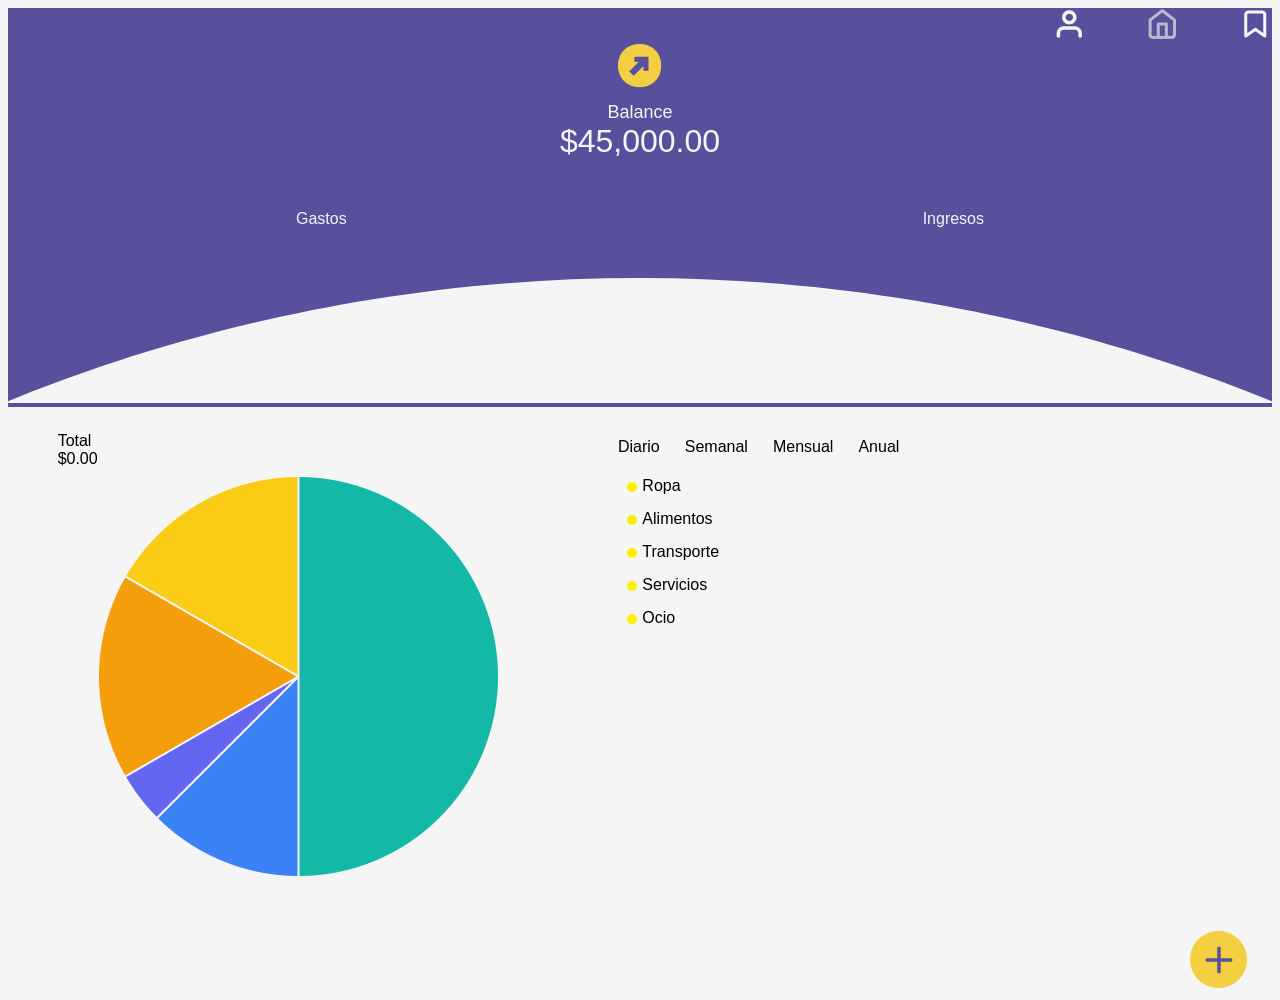
==== index.html @ 972e87a2 "subida inicial de archivos" ====
<!DOCTYPE html>
<html>

<head>
    <title>Accountant</title>
    <link rel="stylesheet" href="CSS/styles.css">
</head>

<body class="body">
    <header class="header">
        <div class="iconos-header">
            <div><img src="imagenes/user.png" alt=""></div>
            <div><img src="imagenes/home.png" alt=""></div>
            <div><img src="imagenes/bookmark.png" alt=""></div>
        </div>
        <div class="account-balance">
            <div>
                <img class="image" src="imagenes/moneda.png" alt="">
            </div>
            <p class="balance">Balance</p>
            <p class="total">$45,000.00</p>
        </div>
        <div class="movements">
            <p>Gastos</p>
            <p>Ingresos</p>
        </div>
        <img class="arco" src="imagenes/arco acc.svg" alt="">
    </header>
    <div class="flex">
        <div>
            <p>Total</p>
            <P>$0.00</P>
            <div><img src="imagenes/chart-gastos.png" alt=""></div>
        </div>
        <div>
            <div class="flex">
                <p>Diario</p>
                <p>Semanal</p>
                <p>Mensual</p>
                <p>Anual</p>
            </div>
            <div class="category-list">
                <p class="item"><span class="category-circle"></span>Ropa</p>
                <p class="item"><span class="category-circle"></span>Alimentos</p>
                <p class="item"><span class="category-circle"></span>Transporte</p>
                <p class="item"><span class="category-circle"></span>Servicios</p>
                <p class="item"><span class="category-circle"></span>Ocio</p>
            </div>
            <div>
            </div>
        </div>

    </div>
    <div class="iconos-body">
        <div><img src="imagenes/boton-formulario.png" alt=""></div>
    </div>
</body>

</html>
---- CSS/styles.css ----
p {
    margin: 0;
    font-family: 'Franklin Gothic Medium', 'Arial Narrow', Arial, sans-serif;
}

.header {
    background-color: #58509D;
    width: 100%;
    color: #f5f5f5;
}

.iconos-header {
    display: flex;
    width: 100%;
    justify-content: end;
    gap: 60px;
}

.body{
    background-color: #f5f5f5;
}
.account-balance {
    display: flex;
    flex-direction: column;
    align-items: center;
    padding: 0%;
    margin: 0;
}

.movements {
    display: flex;
    justify-content: space-around;
    padding: 50px 0px;
}

.balance {
    margin-top: 10px;
    font: 500;
    font-size: large;
}

.arco{
    display: absolute
    padding: 0;
    max-width: 100%;
    margin-bottom: 0;
}

.chart-text{
color: #58509D;
}
   

.total {
    font-size: xx-large;
    font: 900;
}

.dashboard {
    display: flex;
}

.flex{
    display: flex;
    justify-content: space-around;
    text-align: justify;
    padding: 2%;
    width: 70%;
    gap: 0 25px;
}

.iconos-body{
    display: flex;
    justify-content: right;
    padding-right: 2%;
}

.category-list {
    display: flex;
    flex-direction: column;
    gap: 15px 0;
    padding: 15px;
}

.category-circle {
    display: block;
    background-color: rgb(255, 238, 0);
    height: 10px;
    width: 10px;
    border-radius: 5px;
    margin-top: 5px;
}

.item {
    display: flex;
    gap: 5px;
}
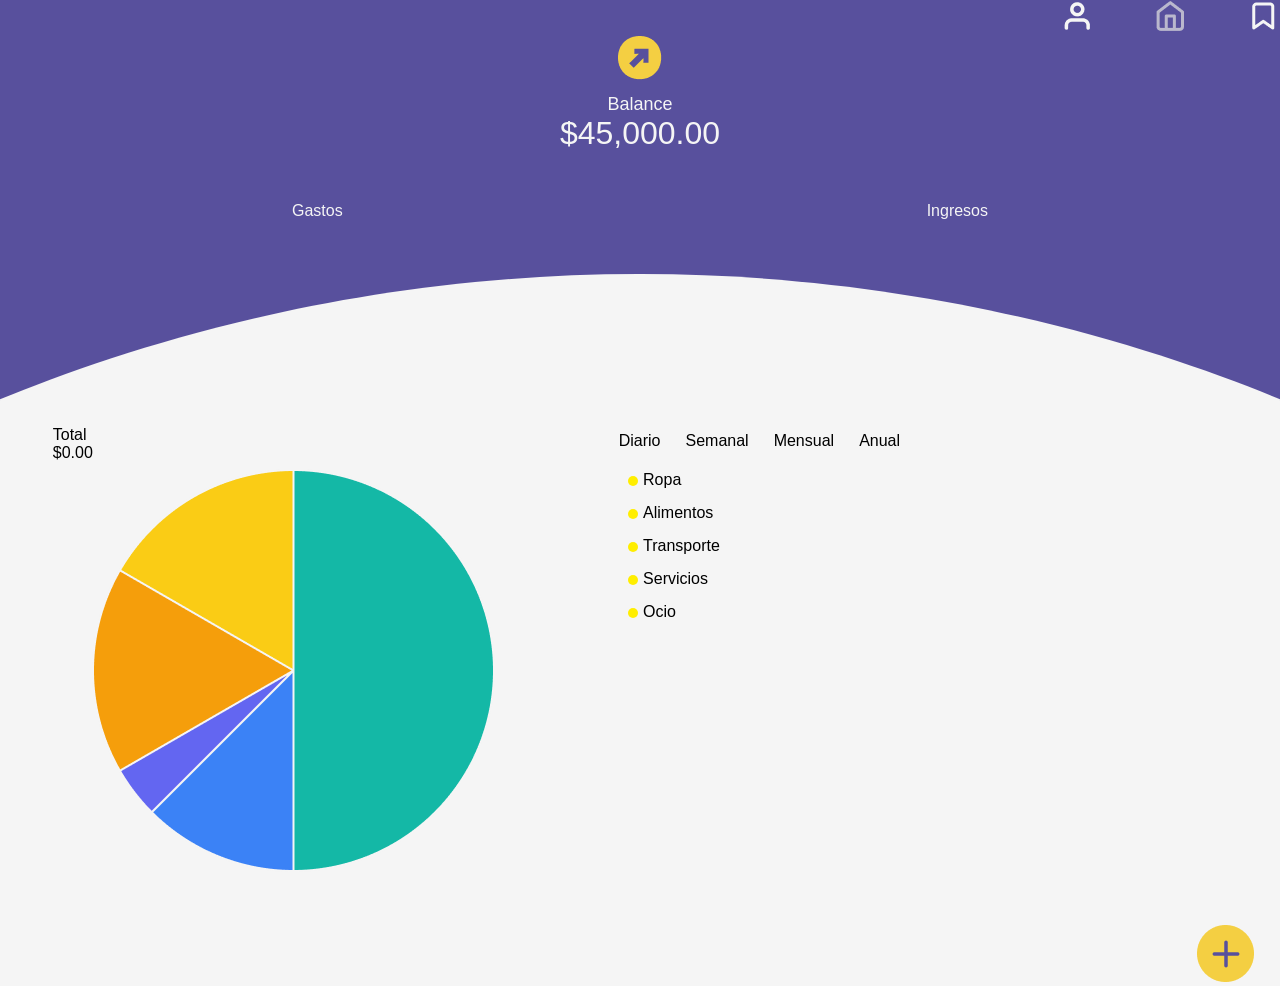
==== commit e15d82e4: "actualizacion isec" ====
--- a/index.html
+++ b/index.html
@@ -24,7 +24,9 @@
             <p>Gastos</p>
             <p>Ingresos</p>
         </div>
-        <img class="arco" src="imagenes/arco acc.svg" alt="">
+        <div class="arco">
+            <img class="arco" src="imagenes/arco acc.svg" alt="">
+        </div>
     </header>
     <div class="flex">
         <div>
--- a/CSS/styles.css
+++ b/CSS/styles.css
@@ -18,6 +18,7 @@
 
 .body{
     background-color: #f5f5f5;
+    margin: 0;
 }
 .account-balance {
     display: flex;
@@ -39,11 +40,9 @@
     font-size: large;
 }
 
+/* truchada */
 .arco{
-    display: absolute
-    padding: 0;
-    max-width: 100%;
-    margin-bottom: 0;
+transform: translateY(2px);
 }
 
 .chart-text{
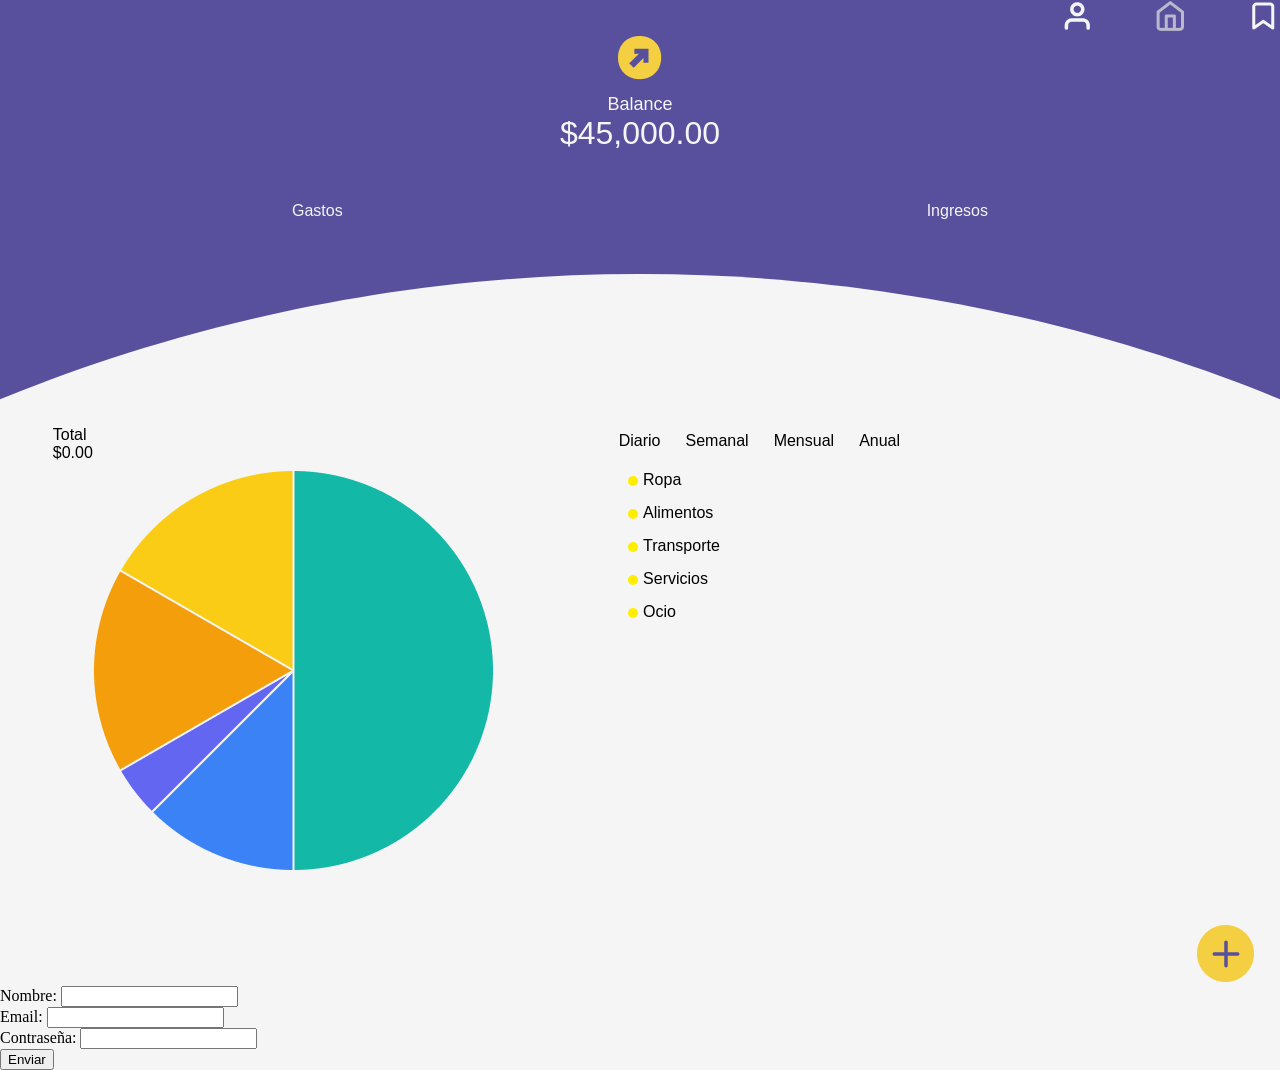
==== commit 621da8f2: "Update index.html" ====
--- a/index.html
+++ b/index.html
@@ -56,6 +56,23 @@
     <div class="iconos-body">
         <div><img src="imagenes/boton-formulario.png" alt=""></div>
     </div>
+    <form action="">
+        <div>
+            <label for="name">Nombre:</label>
+            <input type="text" id="name" name="name" required />
+        </div>
+        <div>
+            <label for="email">Email:</label>
+            <input type="email" id="email" name="email" required />
+        </div>
+        <div>
+            <label for="password">Contraseña:</label>
+            <input type="password" id="password" name="password" required />
+        </div>
+        <div>
+            <button type="submit">Enviar</button>
+        </div>
+    </form>
 </body>
 
 </html>
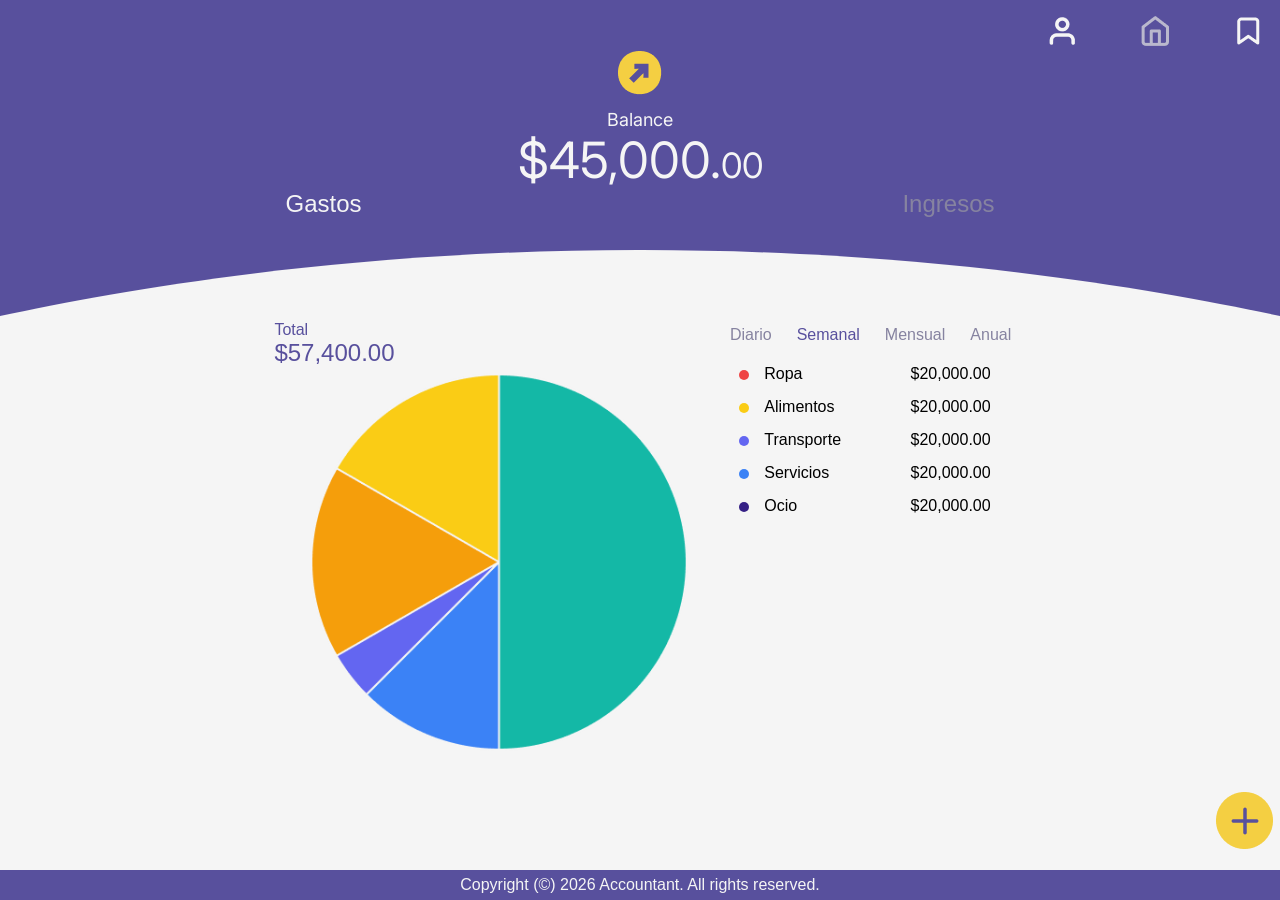
==== commit c95c6ec1: "sitio reemplazo" ====
--- a/index.html
+++ b/index.html
@@ -4,75 +4,80 @@
 <head>
     <title>Accountant</title>
     <link rel="stylesheet" href="CSS/styles.css">
+    <link rel="preconnect" href="https://fonts.googleapis.com">
+    <link rel="preconnect" href="https://fonts.gstatic.com" crossorigin>
+    <link
+        href="https://fonts.googleapis.com/css2?family=Inter:ital,opsz,wght@0,14..32,100..900;1,14..32,100..900&family=Roboto:ital,wght@0,100..900;1,100..900&display=swap"
+        rel="stylesheet">
 </head>
 
 <body class="body">
     <header class="header">
-        <div class="iconos-header">
-            <div><img src="imagenes/user.png" alt=""></div>
-            <div><img src="imagenes/home.png" alt=""></div>
-            <div><img src="imagenes/bookmark.png" alt=""></div>
-        </div>
+        <nav class="iconos-header">
+            <a href="./perfil.html"><img src="imagenes/user.png" alt=""></a>
+            <a href="./index.html"><img src="imagenes/home.png" alt=""></a>
+            <a href="./categories.html"><img src="imagenes/bookmark.png" alt=""></a>
+        </nav>
         <div class="account-balance">
             <div>
                 <img class="image" src="imagenes/moneda.png" alt="">
             </div>
             <p class="balance">Balance</p>
-            <p class="total">$45,000.00</p>
+            <p class="total">$45,000.<span class="digite">00</span></p>
         </div>
         <div class="movements">
             <p>Gastos</p>
-            <p>Ingresos</p>
-        </div>
-        <div class="arco">
-            <img class="arco" src="imagenes/arco acc.svg" alt="">
+            <p class="no-select">Ingresos</p>
         </div>
     </header>
-    <div class="flex">
+    <div>
+        <img class="arco" src="imagenes/Curva.svg" alt="">
+    </div>
+    <main class="chart-container">
         <div>
-            <p>Total</p>
-            <P>$0.00</P>
-            <div><img src="imagenes/chart-gastos.png" alt=""></div>
+            <p class="total-text small-text">Total</p>
+            <P class="total-text">$57,400.00</P>
+            <img class="chart-img" src="imagenes/chart-gastos.png" alt="chart">
         </div>
         <div>
             <div class="flex">
-                <p>Diario</p>
-                <p>Semanal</p>
-                <p>Mensual</p>
-                <p>Anual</p>
+                <p class="no-select">Diario</p>
+                <p class="select">Semanal</p>
+                <p class="no-select">Mensual</p>
+                <p class="no-select">Anual</p>
             </div>
             <div class="category-list">
-                <p class="item"><span class="category-circle"></span>Ropa</p>
-                <p class="item"><span class="category-circle"></span>Alimentos</p>
-                <p class="item"><span class="category-circle"></span>Transporte</p>
-                <p class="item"><span class="category-circle"></span>Servicios</p>
-                <p class="item"><span class="category-circle"></span>Ocio</p>
-            </div>
-            <div>
+                <div class="category-item">
+                    <p class="item"><span class="category-circle" style="--color: #ef4444"></span>Ropa</p>
+                    <p>$20,000.00</p>
+                </div>
+                <div class="category-item">
+                    <p class="item"><span class="category-circle" style="--color: #FACC15"></span>Alimentos</p>
+                    <p>$20,000.00</p>
+                </div>
+                <div class="category-item">
+                    <p class="item"><span class="category-circle" style="--color: #6366F1"></span>Transporte</p>
+                    <p>$20,000.00</p>
+                </div class="category-item">
+                <div class="category-item">
+                    <p class="item"><span class="category-circle" style="--color: #3B82F6"></span>Servicios</p>
+                    <p>$20,000.00</p>
+                </div>
+                <div class="category-item">
+                    <p class="item"><span class="category-circle" style="--color: #352085"></span>Ocio</p>
+                    <p>$20,000.00</p>
+                </div>
             </div>
         </div>
-
+    </main>
+    <div class="iconos-body">
+        <nav>
+            <a href="formulario.html"><img src="imagenes/boton-formulario.png" alt=""></a>
+        </nav>
     </div>
-    <div class="iconos-body">
-        <div><img src="imagenes/boton-formulario.png" alt=""></div>
-    </div>
-    <form action="">
-        <div>
-            <label for="name">Nombre:</label>
-            <input type="text" id="name" name="name" required />
-        </div>
-        <div>
-            <label for="email">Email:</label>
-            <input type="email" id="email" name="email" required />
-        </div>
-        <div>
-            <label for="password">Contraseña:</label>
-            <input type="password" id="password" name="password" required />
-        </div>
-        <div>
-            <button type="submit">Enviar</button>
-        </div>
-    </form>
+    <footer class="footer">
+        <p>Copyright (©) 2026 Accountant. All rights reserved.</p>
+    </footer>
 </body>
 
 </html>
--- a/CSS/styles.css
+++ b/CSS/styles.css
@@ -5,21 +5,30 @@
 
 .header {
     background-color: #58509D;
-    width: 100%;
     color: #f5f5f5;
+    height: 220px;
+    padding: 15px;
 }
 
 .iconos-header {
     display: flex;
-    width: 100%;
     justify-content: end;
     gap: 60px;
 }
 
-.body{
+body {
+    font-family: "Inter", sans-serif;
+    min-height: 100dvh;
+    display: flex;
+    flex-direction: column;
     background-color: #f5f5f5;
     margin: 0;
 }
+
+main {
+    flex: 1;
+}
+
 .account-balance {
     display: flex;
     flex-direction: column;
@@ -31,35 +40,40 @@
 .movements {
     display: flex;
     justify-content: space-around;
-    padding: 50px 0px;
+    font-size: x-large;
 }
 
 .balance {
     margin-top: 10px;
     font: 500;
     font-size: large;
+    font-family: "Inter", sans-serif;
 }
 
 /* truchada */
-.arco{
-transform: translateY(2px);
-}
-
-.chart-text{
-color: #58509D;
-}
-   
+.arco {
+    background-color: #58509D;
+}
+
+.chart-text {
+    color: #58509D;
+}
+
 
 .total {
-    font-size: xx-large;
-    font: 900;
+    font-family: "Inter", sans-serif;
+    font-size: 50px;
+}
+
+.digite {
+    font-size: 35px;
 }
 
 .dashboard {
     display: flex;
 }
 
-.flex{
+.flex {
     display: flex;
     justify-content: space-around;
     text-align: justify;
@@ -68,10 +82,13 @@
     gap: 0 25px;
 }
 
-.iconos-body{
-    display: flex;
-    justify-content: right;
-    padding-right: 2%;
+.iconos-body {
+    position: absolute;
+    z-index: 999;
+    left: 95%;
+    top: 88%;
+    bottom: 25px;
+
 }
 
 .category-list {
@@ -83,14 +100,115 @@
 
 .category-circle {
     display: block;
-    background-color: rgb(255, 238, 0);
     height: 10px;
     width: 10px;
     border-radius: 5px;
     margin-top: 5px;
+    background-color: var(--color);
 }
 
 .item {
     display: flex;
+    gap: 15px;
+}
+
+.chart-container {
+    display: flex;
+    width: 100%;
+    justify-content: center;
+}
+
+.category-item {
+    display: flex;
+    width: 100%;
+    justify-content: space-between;
+}
+
+.total-text {
+    color: #58509D;
+    font-size: x-large;
+    font: bold;
+}
+
+.small-text {
+    font-size: medium;
+}
+
+.select {
+    color: #58509D;
+}
+
+.no-select {
+    color: #8683a0;
+}
+
+.chart-img {
+    height: 405px;
+}
+
+.footer {
+    height: 30px;
+    background-color: #58509D;
+    color: #f5f5f5;
+    text-align: center;
+    display: flex;
+    width: 100%;
+    justify-content: center;
+    align-items: center;
+    margin-top: 50px;
+}
+
+/*Categories */
+
+.categoryMark {
+    display: flex;
+    justify-content: center;
+    width: 100%;
+    padding-top :25px;
+}
+
+.category-title{
+    display: flex;
+    justify-content: center;
+    color: #58509D;
+    font-size: x-large;
+    margin-bottom: 40px;
+}
+
+.category-grid {
+    display: grid;
+    grid-template-columns: repeat(4, 1fr);
+    width: 30%;
+    align-items: center;
+    justify-items: center;
+    margin: 0 auto;
+    text-align: center;
+    gap: 60px;
+}
+
+.category-grid img {
+    height: 50px;
+}
+
+.header-nav {
+    display: flex;
+    justify-content: space-between;
+}
+
+.perfil-list {
+    display: flex;
+    flex-direction: column;
+    width: 100%;
+    align-items: flex-start;
+    width: fit-content;
+    margin: 0 auto;
+    margin-bottom: 100px;
+    margin-top: 50px;
+    gap: 20px 0;
+}
+
+.perfil-list a {
+    display: flex;
+    align-items: center;
     gap: 5px;
 }
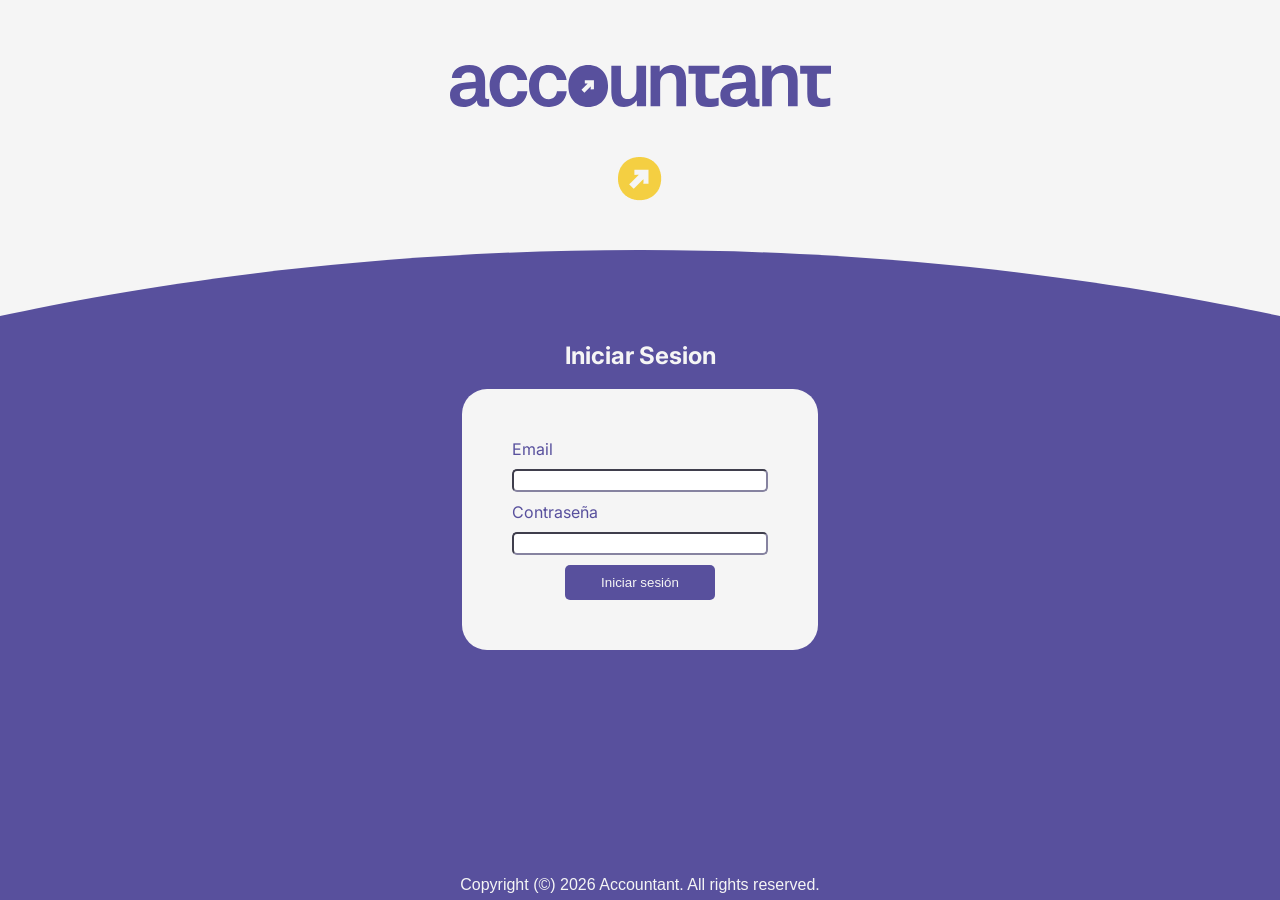
==== commit fc14b1f6: "cambio de index" ====
--- a/index.html
+++ b/index.html
@@ -2,6 +2,7 @@
 <html>
 
 <head>
+    <link rel="stylesheet" href="https://unpkg.com/aos@next/dist/aos.css" />
     <title>Accountant</title>
     <link rel="stylesheet" href="CSS/styles.css">
     <link rel="preconnect" href="https://fonts.googleapis.com">
@@ -11,73 +12,70 @@
         rel="stylesheet">
 </head>
 
-<body class="body">
-    <header class="header">
-        <nav class="iconos-header">
-            <a href="./perfil.html"><img src="imagenes/user.png" alt=""></a>
-            <a href="./index.html"><img src="imagenes/home.png" alt=""></a>
-            <a href="./categories.html"><img src="imagenes/bookmark.png" alt=""></a>
-        </nav>
-        <div class="account-balance">
-            <div>
-                <img class="image" src="imagenes/moneda.png" alt="">
-            </div>
-            <p class="balance">Balance</p>
-            <p class="total">$45,000.<span class="digite">00</span></p>
-        </div>
-        <div class="movements">
-            <p>Gastos</p>
-            <p class="no-select">Ingresos</p>
+<body class="body-violeta">
+    <header class="header-blanco">
+ 
+        <div class="account-balance space-y">
+            <img src="./imagenes/logo.svg" alt="Logo" class="logo">
+            <img src="./imagenes/moneda.png" alt="Moneda" class="space-y">
         </div>
     </header>
     <div>
-        <img class="arco" src="imagenes/Curva.svg" alt="">
+        <img class="arco-violeta" src="imagenes/arco violeta.svg" alt="">
     </div>
-    <main class="chart-container">
-        <div>
-            <p class="total-text small-text">Total</p>
-            <P class="total-text">$57,400.00</P>
-            <img class="chart-img" src="imagenes/chart-gastos.png" alt="chart">
-        </div>
-        <div>
-            <div class="flex">
-                <p class="no-select">Diario</p>
-                <p class="select">Semanal</p>
-                <p class="no-select">Mensual</p>
-                <p class="no-select">Anual</p>
-            </div>
-            <div class="category-list">
-                <div class="category-item">
-                    <p class="item"><span class="category-circle" style="--color: #ef4444"></span>Ropa</p>
-                    <p>$20,000.00</p>
-                </div>
-                <div class="category-item">
-                    <p class="item"><span class="category-circle" style="--color: #FACC15"></span>Alimentos</p>
-                    <p>$20,000.00</p>
-                </div>
-                <div class="category-item">
-                    <p class="item"><span class="category-circle" style="--color: #6366F1"></span>Transporte</p>
-                    <p>$20,000.00</p>
-                </div class="category-item">
-                <div class="category-item">
-                    <p class="item"><span class="category-circle" style="--color: #3B82F6"></span>Servicios</p>
-                    <p>$20,000.00</p>
-                </div>
-                <div class="category-item">
-                    <p class="item"><span class="category-circle" style="--color: #352085"></span>Ocio</p>
-                    <p>$20,000.00</p>
-                </div>
-            </div>
-        </div>
+    <main class="container">
+        <h2 class="title">Iniciar Sesion</h2>
+        <form class="form-login" action="" data-aos="fade-up"
+        data-aos="fade-up"
+        data-aos-offset="200"
+        data-aos-delay="150">
+            <label for="email">Email</label>
+            <input type="email" id="email" name="email" required>
+
+            <label for="password">Contraseña</label>
+            <input type="password" name="password" id="password">
+
+            <button type="submit" class="boton-login">
+                <a href="home.html" class="boton-login">Iniciar sesión</a>
+            </button>
+        </form>
     </main>
-    <div class="iconos-body">
-        <nav>
-            <a href="formulario.html"><img src="imagenes/boton-formulario.png" alt=""></a>
-        </nav>
-    </div>
     <footer class="footer">
         <p>Copyright (©) 2026 Accountant. All rights reserved.</p>
     </footer>
+    <script src="https://unpkg.com/aos@next/dist/aos.js"></script>
+    <script>
+      AOS.init();
+    </script>
+
+    <script>
+        AOS.init();
+
+// You can also pass an optional settings object
+// below listed default settings
+AOS.init({
+  // Global settings:
+  disable: false, // accepts following values: 'phone', 'tablet', 'mobile', boolean, expression or function
+  startEvent: 'DOMContentLoaded', // name of the event dispatched on the document, that AOS should initialize on
+  initClassName: 'aos-init', // class applied after initialization
+  animatedClassName: 'aos-animate', // class applied on animation
+  useClassNames: false, // if true, will add content of `data-aos` as classes on scroll
+  disableMutationObserver: false, // disables automatic mutations' detections (advanced)
+  debounceDelay: 50, // the delay on debounce used while resizing window (advanced)
+  throttleDelay: 99, // the delay on throttle used while scrolling the page (advanced)
+  
+
+  // Settings that can be overridden on per-element basis, by `data-aos-*` attributes:
+  offset: 120, // offset (in px) from the original trigger point
+  delay: 0, // values from 0 to 3000, with step 50ms
+  duration: 400, // values from 0 to 3000, with step 50ms
+  easing: 'ease', // default easing for AOS animations
+  once: false, // whether animation should happen only once - while scrolling down
+  mirror: false, // whether elements should animate out while scrolling past them
+  anchorPlacement: 'top-bottom', // defines which position of the element regarding to window should trigger the animation
+
+});
+    </script>
 </body>
 
 </html>
--- a/CSS/styles.css
+++ b/CSS/styles.css
@@ -1,214 +1,326 @@
+
+button, input, select {
+    cursor: pointer;
+}
+
 p {
-    margin: 0;
-    font-family: 'Franklin Gothic Medium', 'Arial Narrow', Arial, sans-serif;
+  margin: 0;
+  font-family: "Franklin Gothic Medium", "Arial Narrow", Arial, sans-serif;
 }
 
 .header {
-    background-color: #58509D;
-    color: #f5f5f5;
-    height: 220px;
-    padding: 15px;
+  background-color: #58509d;
+  color: #f5f5f5;
+  height: 220px;
+  padding: 15px;
 }
 
 .iconos-header {
-    display: flex;
-    justify-content: end;
-    gap: 60px;
+  display: flex;
+  justify-content: end;
+  gap: 60px;
 }
 
 body {
-    font-family: "Inter", sans-serif;
-    min-height: 100dvh;
-    display: flex;
-    flex-direction: column;
-    background-color: #f5f5f5;
-    margin: 0;
+  font-family: "Inter", sans-serif;
+  min-height: 100dvh;
+  display: flex;
+  flex-direction: column;
+  background-color: #f5f5f5;
+  margin: 0;
 }
 
 main {
-    flex: 1;
+  flex: 1;
 }
 
 .account-balance {
-    display: flex;
-    flex-direction: column;
-    align-items: center;
-    padding: 0%;
-    margin: 0;
+  display: flex;
+  flex-direction: column;
+  align-items: center;
+  padding: 0%;
+  margin: 0;
 }
 
 .movements {
-    display: flex;
-    justify-content: space-around;
-    font-size: x-large;
+  display: flex;
+  justify-content: space-around;
+  font-size: x-large;
 }
 
 .balance {
-    margin-top: 10px;
-    font: 500;
-    font-size: large;
-    font-family: "Inter", sans-serif;
+  margin-top: 10px;
+  font: 500;
+  font-size: large;
+  font-family: "Inter", sans-serif;
 }
 
 /* truchada */
 .arco {
-    background-color: #58509D;
+  background-color: #58509d;
 }
 
 .chart-text {
-    color: #58509D;
-}
-
+  color: #58509d;
+}
 
 .total {
-    font-family: "Inter", sans-serif;
-    font-size: 50px;
+  font-family: "Inter", sans-serif;
+  font-size: 50px;
 }
 
 .digite {
-    font-size: 35px;
+  font-size: 35px;
 }
 
 .dashboard {
+  display: flex;
+}
+
+.flex {
+  display: flex;
+  justify-content: space-around;
+  text-align: justify;
+  padding: 2%;
+  width: 70%;
+  gap: 0 25px;
+}
+
+.iconos-body {
+  position: absolute;
+  z-index: 999;
+  left: 95%;
+  top: 88%;
+  bottom: 25px;
+}
+
+.category-list {
+  display: flex;
+  flex-direction: column;
+  gap: 15px 0;
+  padding: 15px;
+}
+
+.category-circle {
+  display: block;
+  height: 10px;
+  width: 10px;
+  border-radius: 5px;
+  margin-top: 5px;
+  background-color: var(--color);
+}
+
+.item {
+  display: flex;
+  gap: 15px;
+}
+
+.chart-container {
+  display: flex;
+  width: 100%;
+  justify-content: center;
+}
+
+.category-item {
+  display: flex;
+  width: 100%;
+  justify-content: space-between;
+}
+
+.total-text {
+  color: #58509d;
+  font-size: x-large;
+  font: bold;
+}
+
+.small-text {
+  font-size: medium;
+}
+
+.select {
+  color: #58509d;
+}
+
+.no-select {
+  color: #8683a0;
+}
+
+.chart-img {
+  height: 405px;
+}
+
+.footer {
+  height: 30px;
+  background-color: #58509d;
+  color: #f5f5f5;
+  text-align: center;
+  display: flex;
+  width: 100%;
+  justify-content: center;
+  align-items: center;
+  margin-top: 50px;
+}
+
+/*Categories */
+
+.categoryMark {
+  display: flex;
+  justify-content: center;
+  width: 100%;
+  padding-top: 25px;
+}
+
+.category-title {
+  display: flex;
+  justify-content: center;
+  color: #58509d;
+  font-size: x-large;
+  margin-bottom: 40px;
+}
+
+.category-grid {
+  display: grid;
+  grid-template-columns: repeat(4, 1fr);
+  width: 30%;
+  align-items: center;
+  justify-items: center;
+  margin: 0 auto;
+  text-align: center;
+  gap: 60px;
+}
+
+.category-grid img {
+  height: 50px;
+}
+
+.header-nav {
+  display: flex;
+  justify-content: space-between;
+}
+
+.perfil-list {
+  display: flex;
+  flex-direction: column;
+  width: 100%;
+  align-items: flex-start;
+  width: fit-content;
+  margin: 0 auto;
+  margin-bottom: 100px;
+  margin-top: 50px;
+  gap: 20px 0;
+}
+
+.perfil-list a {
+  display: flex;
+  align-items: center;
+  gap: 5px;
+}
+
+/* Form */
+
+form {
+  width: 25%;
+  display: flex;
+  flex-direction: column;
+  gap: 10px 0px;
+  margin: auto;
+  color: #58509d;
+}
+
+form label {
+  display: flex;
+  flex-direction: column;
+  gap: 5px 0;
+}
+
+form input,
+select {
+  padding: 2px 5px;
+  border-radius: 5px;
+  border-color: #8683a0;
+}
+
+form button {
+  display: flex;
+  justify-content: space-around;
+  align-items: center;
+  gap: 0px 3px;
+  background-color: #58509d;
+  width: 75px;
+  color: #f5f5f5;
+  border: 1px;
+  border-radius: 5px;
+  padding: 5px 7px;
+  margin: auto;
+}
+
+form button:hover {
+    background-color: #312c5e;
+    cursor: pointer;
+}
+
+.rectangulo {
+    height: 170px;
+    width: 300px;
+    background-color: #c2c0d1;
+    border-radius: 10px;
+}
+
+.billeteras-row {
+    width: 100%;
     display: flex;
-}
-
-.flex {
-    display: flex;
-    justify-content: space-around;
-    text-align: justify;
-    padding: 2%;
-    width: 70%;
-    gap: 0 25px;
-}
-
-.iconos-body {
-    position: absolute;
-    z-index: 999;
-    left: 95%;
-    top: 88%;
-    bottom: 25px;
-
-}
-
-.category-list {
-    display: flex;
-    flex-direction: column;
-    gap: 15px 0;
-    padding: 15px;
-}
-
-.category-circle {
-    display: block;
-    height: 10px;
-    width: 10px;
-    border-radius: 5px;
-    margin-top: 5px;
-    background-color: var(--color);
-}
-
-.item {
-    display: flex;
-    gap: 15px;
-}
-
-.chart-container {
-    display: flex;
+    align-items: center;
+    justify-content: center;
+    gap: 50px;
+}
+
+.agregar {
     width: 100%;
     justify-content: center;
-}
-
-.category-item {
-    display: flex;
-    width: 100%;
-    justify-content: space-between;
-}
-
-.total-text {
-    color: #58509D;
-    font-size: x-large;
-    font: bold;
-}
-
-.small-text {
-    font-size: medium;
-}
-
-.select {
-    color: #58509D;
-}
-
-.no-select {
-    color: #8683a0;
-}
-
-.chart-img {
-    height: 405px;
-}
-
-.footer {
-    height: 30px;
-    background-color: #58509D;
-    color: #f5f5f5;
-    text-align: center;
-    display: flex;
-    width: 100%;
-    justify-content: center;
-    align-items: center;
-    margin-top: 50px;
-}
-
-/*Categories */
-
-.categoryMark {
-    display: flex;
-    justify-content: center;
-    width: 100%;
-    padding-top :25px;
-}
-
-.category-title{
-    display: flex;
-    justify-content: center;
-    color: #58509D;
-    font-size: x-large;
-    margin-bottom: 40px;
-}
-
-.category-grid {
-    display: grid;
-    grid-template-columns: repeat(4, 1fr);
-    width: 30%;
-    align-items: center;
-    justify-items: center;
-    margin: 0 auto;
-    text-align: center;
-    gap: 60px;
-}
-
-.category-grid img {
-    height: 50px;
-}
-
-.header-nav {
-    display: flex;
-    justify-content: space-between;
-}
-
-.perfil-list {
-    display: flex;
-    flex-direction: column;
-    width: 100%;
-    align-items: flex-start;
-    width: fit-content;
-    margin: 0 auto;
-    margin-bottom: 100px;
-    margin-top: 50px;
-    gap: 20px 0;
-}
-
-.perfil-list a {
-    display: flex;
-    align-items: center;
-    gap: 5px;
-}+    margin: auto;
+}
+
+.header-blanco {
+  background-color: #f5f5f5;
+  color: #58509d;
+  height: 220px;
+  padding: 15px;
+}
+
+.arco-violeta {
+  background-color: #f5f5f5;
+}
+
+.body-violeta {
+  background-color: #58509d;
+}
+
+.form-login {
+  width: 20%;
+  display: flex;
+  flex-direction: column;
+  gap: 10px 0px;
+  margin: auto;
+  color: #58509d;
+  background-color: #f5f5f5;
+  padding: 50px 50px;
+  border-radius: 25px;
+}
+
+.title {
+  width: 100%;
+  text-align: center;
+  color: #f5f5f5
+}
+
+.space-y {
+  margin-top: 50px;
+}
+
+.boton-login{
+  color: #f5f5f5;
+  text-decoration: none;
+  width: 150px;
+  padding: 5px 15px;
+}
+
